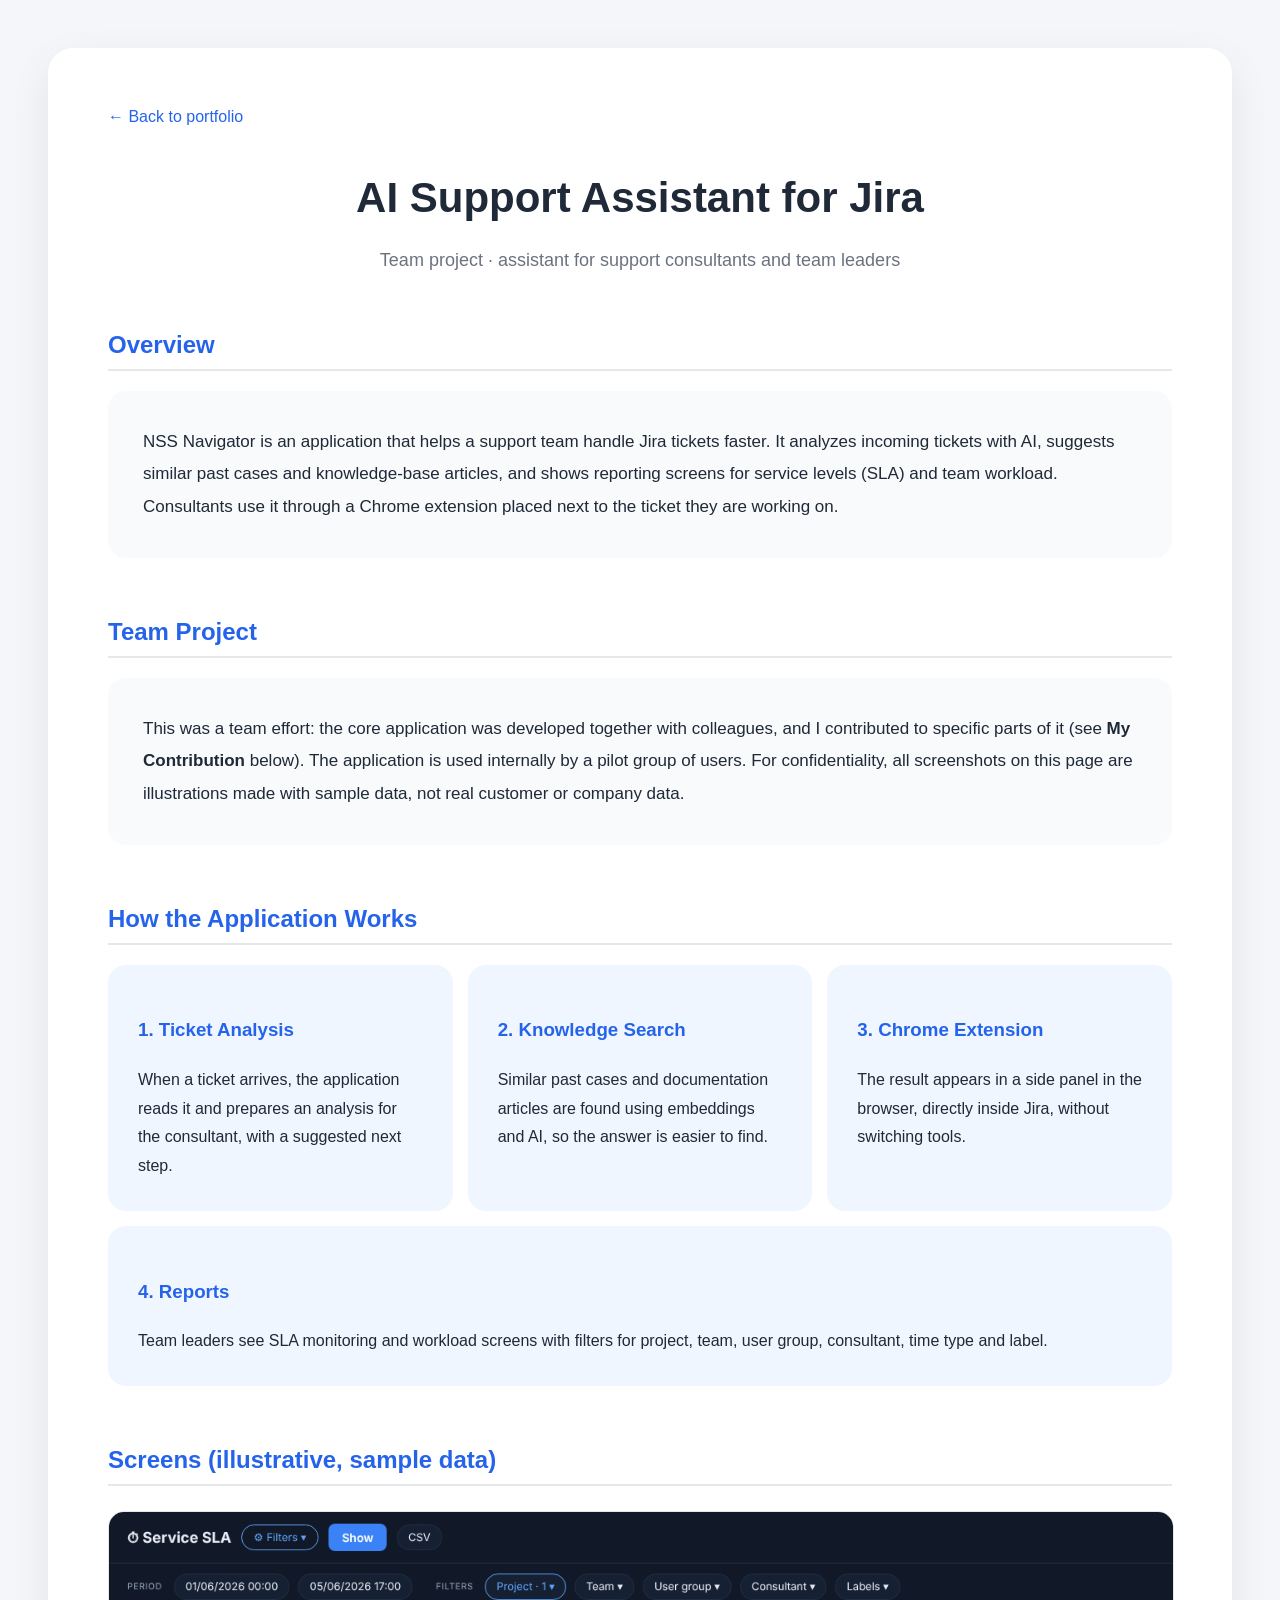
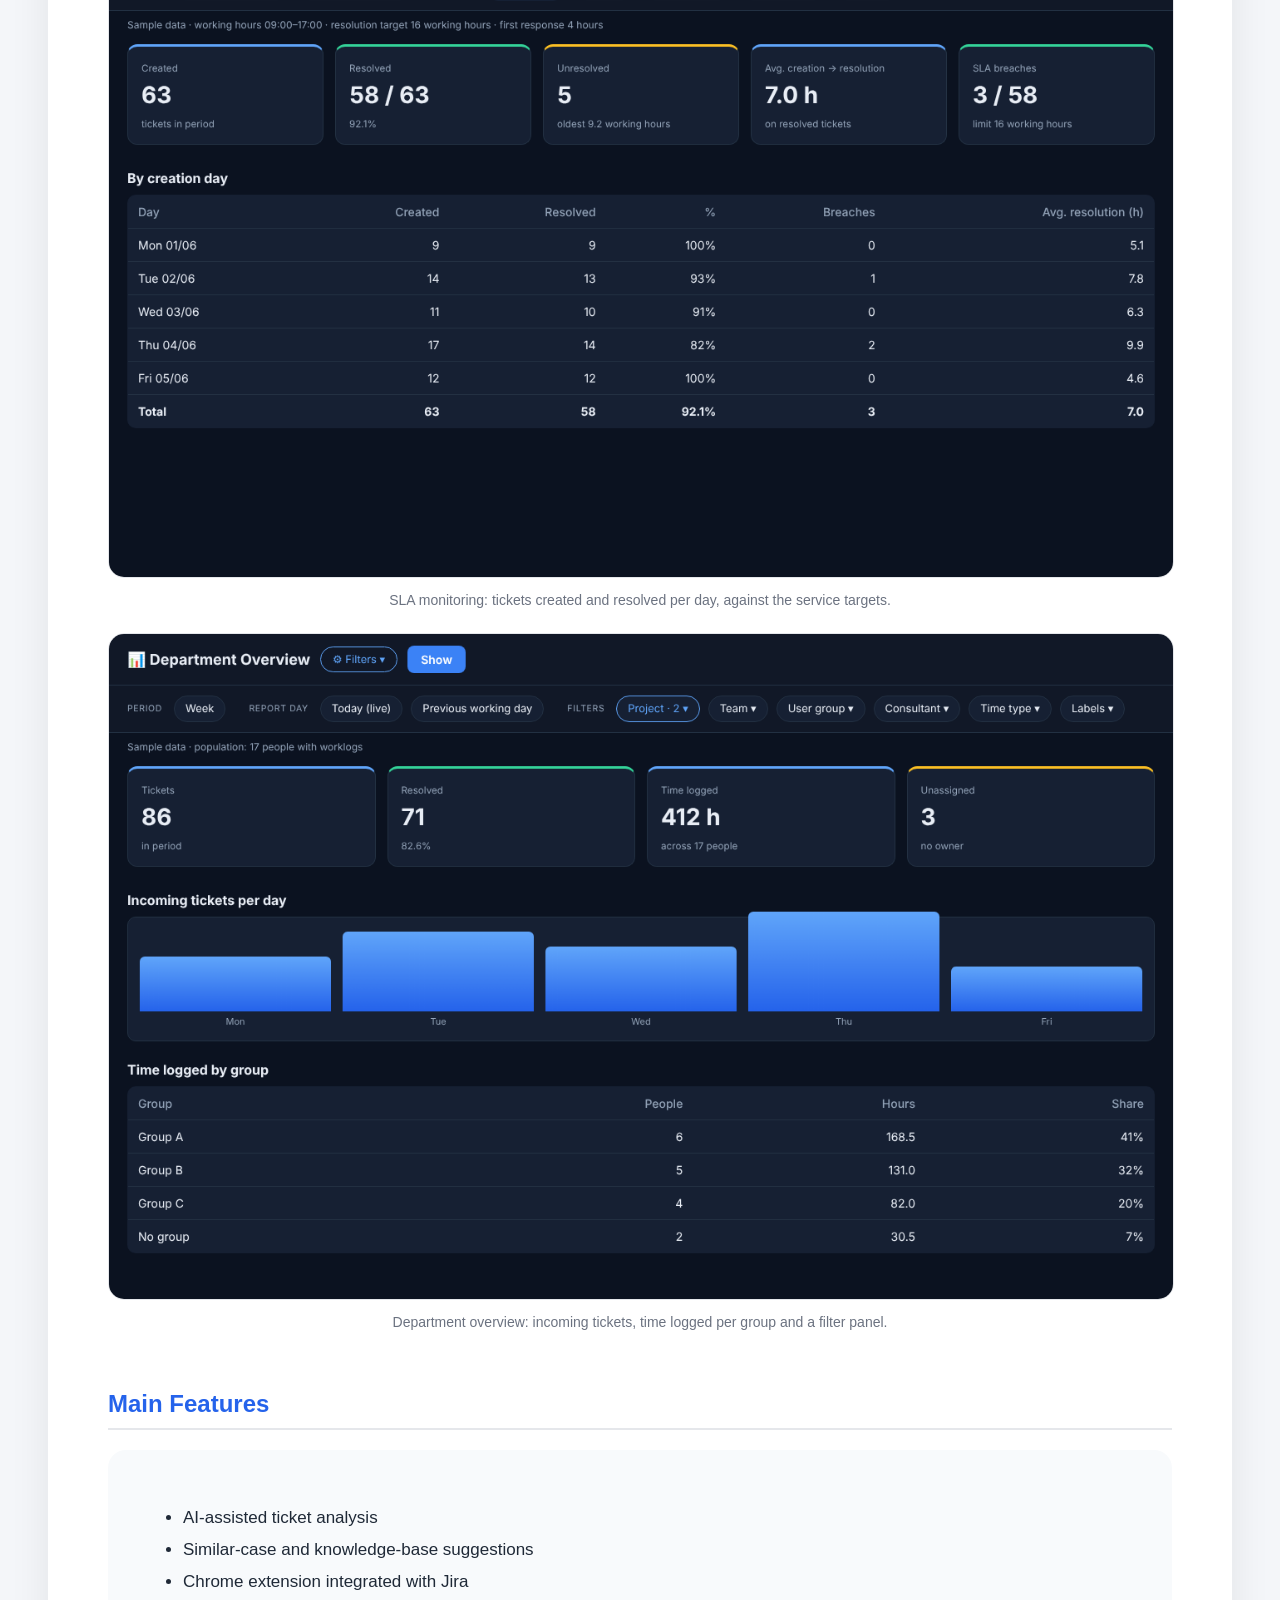
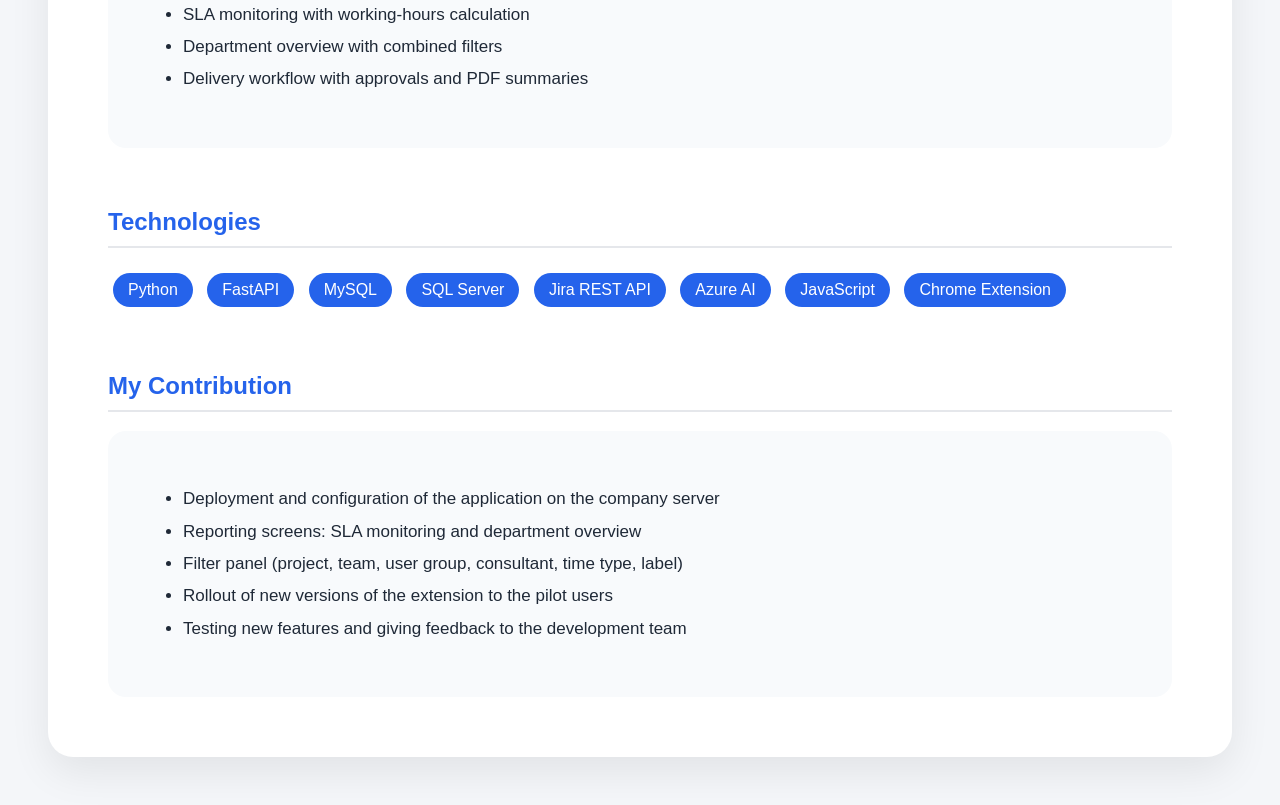
==== navigator.html @ f7602003 "Add files via upload Add NSS Navigator project" ====
<!DOCTYPE html>
<html lang="en">

<head>

<meta charset="UTF-8">
<meta name="viewport" content="width=device-width, initial-scale=1.0">

<title>
AI Support Assistant for Jira (NSS Navigator)
</title>

<style>

body {
    font-family: "Segoe UI", Arial, sans-serif;
    background:#f4f6f9;
    padding:40px;
    color:#1f2937;
}


.container {

    max-width:1200px;
    margin:auto;
    background:white;
    padding:60px;
    border-radius:25px;
    box-shadow:0 15px 40px rgba(0,0,0,0.08);

}


h1 {

text-align:center;
font-size:42px;

}


.subtitle {

text-align:center;
color:#6b7280;
font-size:18px;
margin-bottom:35px;

}


.image-box {

    width:100%;
    min-height:450px;
    border-radius:20px;
    overflow:hidden;
    margin-bottom:60px;

}


/* Sections */

.section {

    margin-top:60px;

}


h2 {

color:#2563eb;
border-bottom:2px solid #e5e7eb;
padding-bottom:10px;

}


.card {

background:#f8fafc;
padding:35px;
border-radius:18px;
line-height:1.9;
font-size:17px;

}

.flow {

display:flex;
gap:15px;
flex-wrap:wrap;

}


.step {

flex:1;
min-width:260px;
background:#eff6ff;
padding:30px;
border-radius:18px;
line-height:1.8;

}


.step h3 {

color:#2563eb;

}


.badge {

display:inline-block;
background:#2563eb;
color:white;
padding:8px 15px;
border-radius:20px;
margin:5px;

}
.image-box img {

    width:100%;
    height:100%;
    object-fit:cover;
    border-radius:20px;

}


.note{font-size:14px;color:#6b7280;margin-top:10px;text-align:center}
.back{display:inline-block;margin-bottom:20px;color:#2563eb;text-decoration:none}
.shot{margin:25px 0}
.shot img{width:100%;border-radius:16px;border:1px solid #e5e7eb}
</style>

</head>


<body>


<div class="container">

<a class="back" href="index.html#projects">&larr; Back to portfolio</a>


<h1>
AI Support Assistant for Jira
</h1>


<p class="subtitle">
Team project &middot; assistant for support consultants and team leaders
</p>



<div class="section">

<h2>
Overview
</h2>

<div class="card">

NSS Navigator is an application that helps a support team handle Jira tickets faster.

It analyzes incoming tickets with AI, suggests similar past cases and knowledge-base
articles, and shows reporting screens for service levels (SLA) and team workload.

Consultants use it through a Chrome extension placed next to the ticket they are working on.

</div>

</div>



<div class="section">

<h2>
Team Project
</h2>

<div class="card">

This was a team effort: the core application was developed together with colleagues,
and I contributed to specific parts of it (see <strong>My Contribution</strong> below).

The application is used internally by a pilot group of users.
For confidentiality, all screenshots on this page are illustrations made with
sample data, not real customer or company data.

</div>

</div>



<div class="section">

<h2>
How the Application Works
</h2>


<div class="flow">


<div class="step">

<h3>
1. Ticket Analysis
</h3>

When a ticket arrives, the application reads it and prepares an analysis
for the consultant, with a suggested next step.

</div>



<div class="step">

<h3>
2. Knowledge Search
</h3>

Similar past cases and documentation articles are found using
embeddings and AI, so the answer is easier to find.

</div>



<div class="step">

<h3>
3. Chrome Extension
</h3>

The result appears in a side panel in the browser,
directly inside Jira, without switching tools.

</div>



<div class="step">

<h3>
4. Reports
</h3>

Team leaders see SLA monitoring and workload screens with filters
for project, team, user group, consultant, time type and label.

</div>


</div>

</div>



<div class="section">

<h2>
Screens (illustrative, sample data)
</h2>


<div class="shot">

<img src="navigator-sla.png" alt="SLA monitoring screen with sample data">

<p class="note">
SLA monitoring: tickets created and resolved per day, against the service targets.
</p>

</div>


<div class="shot">

<img src="navigator-dept.png" alt="Department overview screen with sample data">

<p class="note">
Department overview: incoming tickets, time logged per group and a filter panel.
</p>

</div>

</div>



<div class="section">

<h2>
Main Features
</h2>

<div class="card">

<ul>

<li>AI-assisted ticket analysis</li>

<li>Similar-case and knowledge-base suggestions</li>

<li>Chrome extension integrated with Jira</li>

<li>SLA monitoring with working-hours calculation</li>

<li>Department overview with combined filters</li>

<li>Delivery workflow with approvals and PDF summaries</li>

</ul>

</div>

</div>



<div class="section">

<h2>
Technologies
</h2>

<span class="badge">Python</span>
<span class="badge">FastAPI</span>
<span class="badge">MySQL</span>
<span class="badge">SQL Server</span>
<span class="badge">Jira REST API</span>
<span class="badge">Azure AI</span>
<span class="badge">JavaScript</span>
<span class="badge">Chrome Extension</span>

</div>



<div class="section">

<h2>
My Contribution
</h2>

<div class="card">

<ul>

<li>Deployment and configuration of the application on the company server</li>

<li>Reporting screens: SLA monitoring and department overview</li>

<li>Filter panel (project, team, user group, consultant, time type, label)</li>

<li>Rollout of new versions of the extension to the pilot users</li>

<li>Testing new features and giving feedback to the development team</li>

</ul>

</div>

</div>


</div>


</body>

</html>
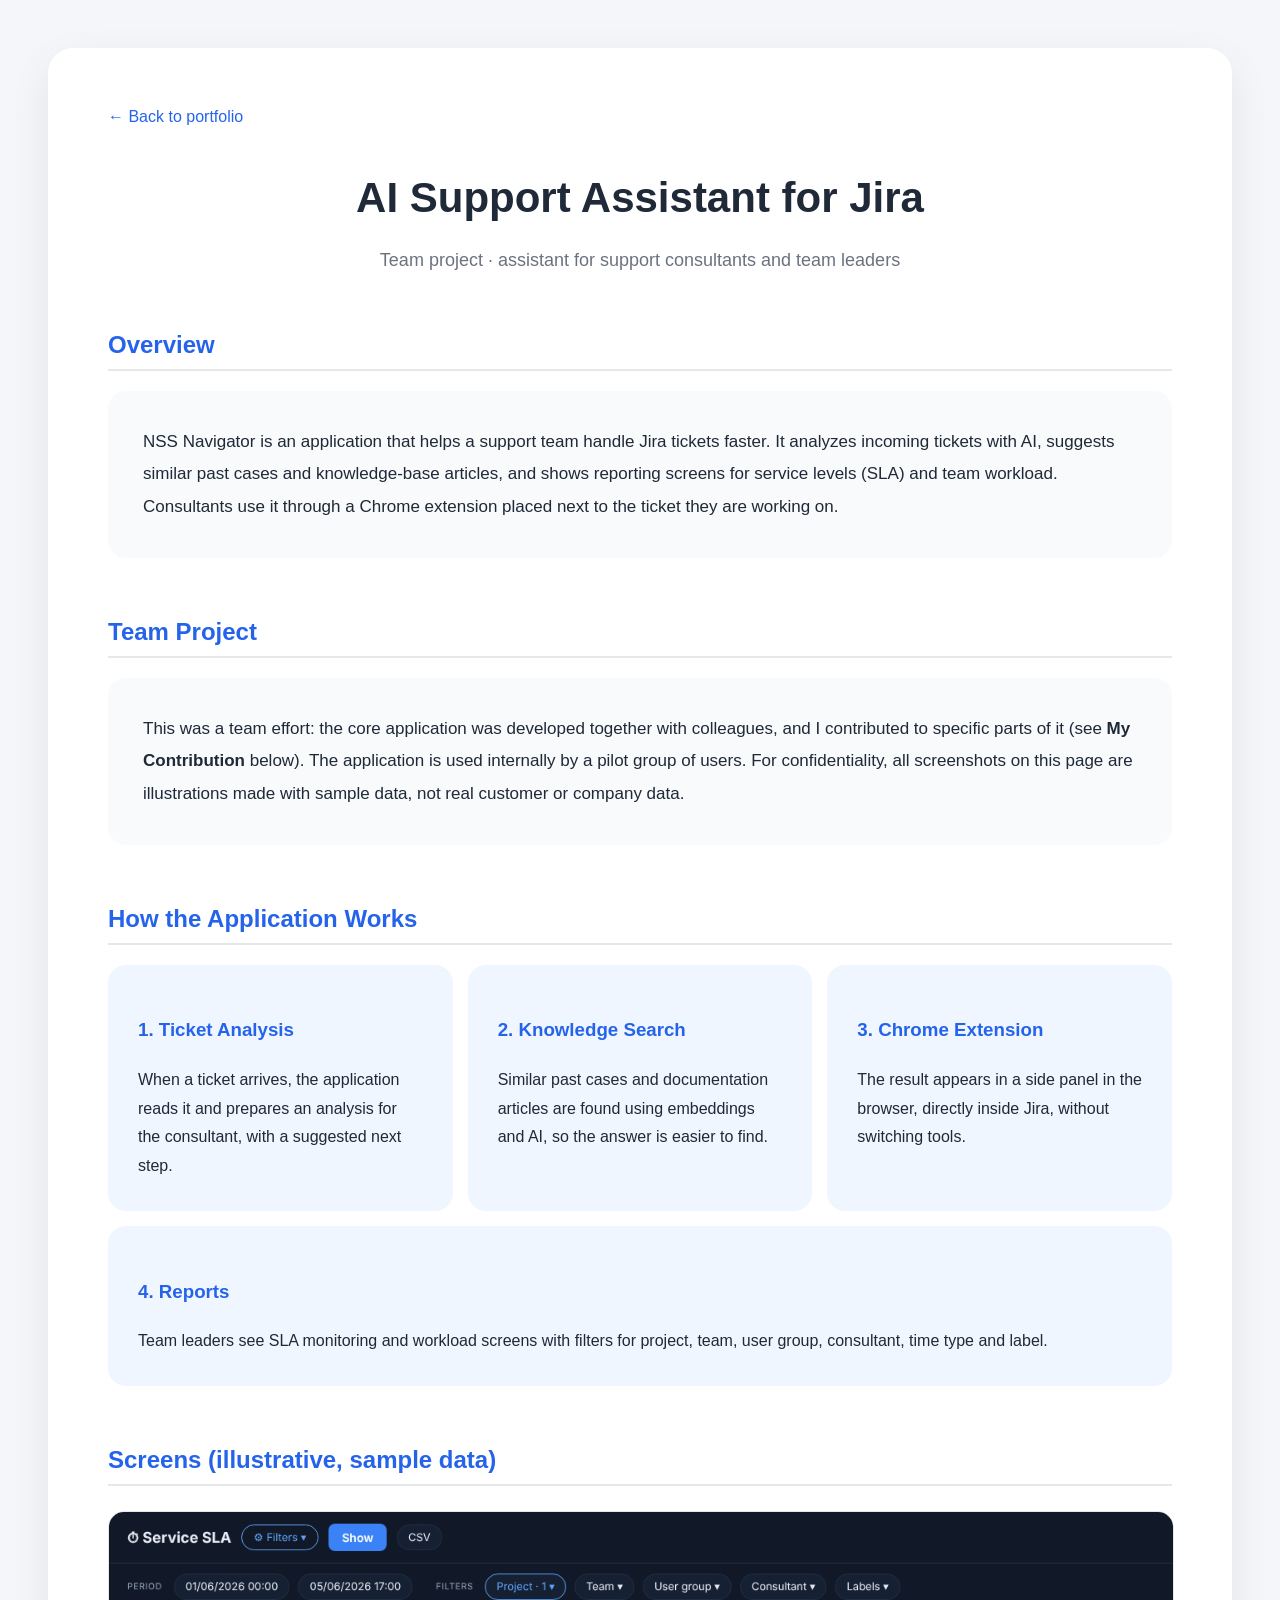
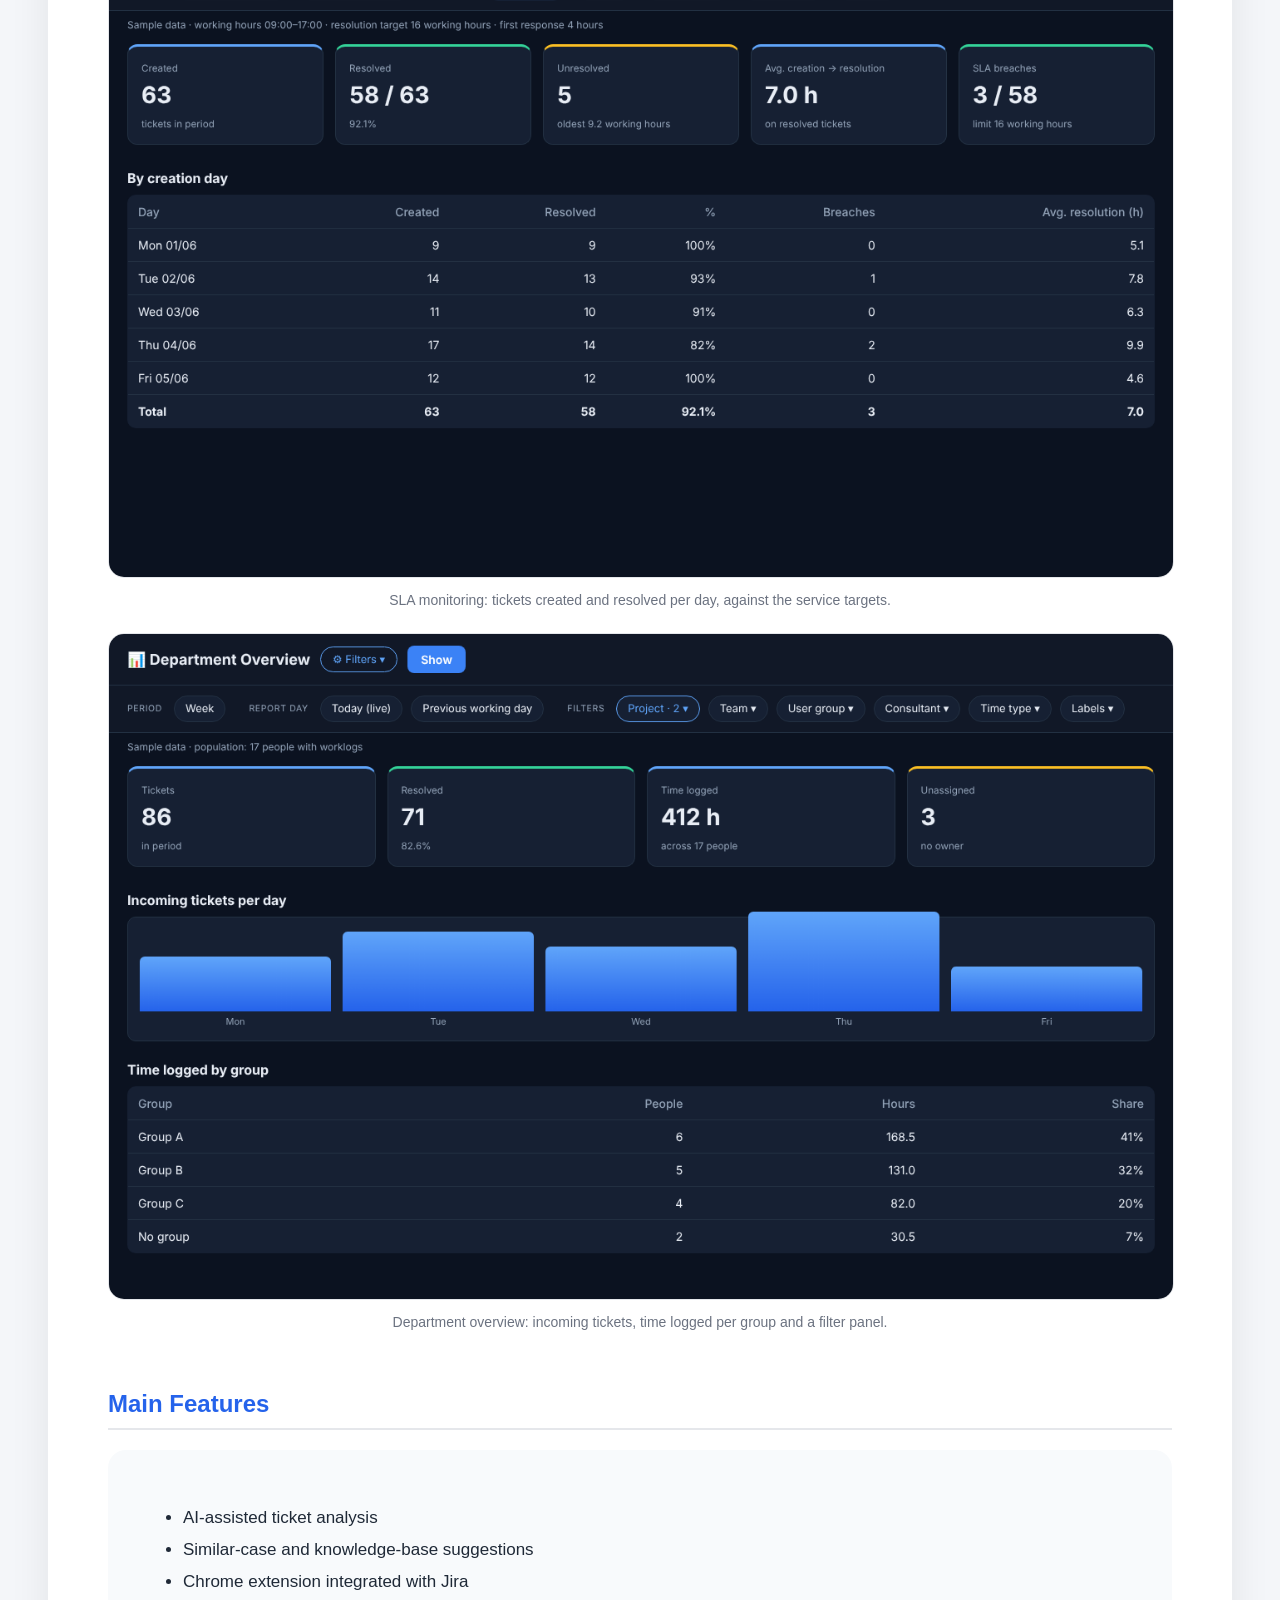
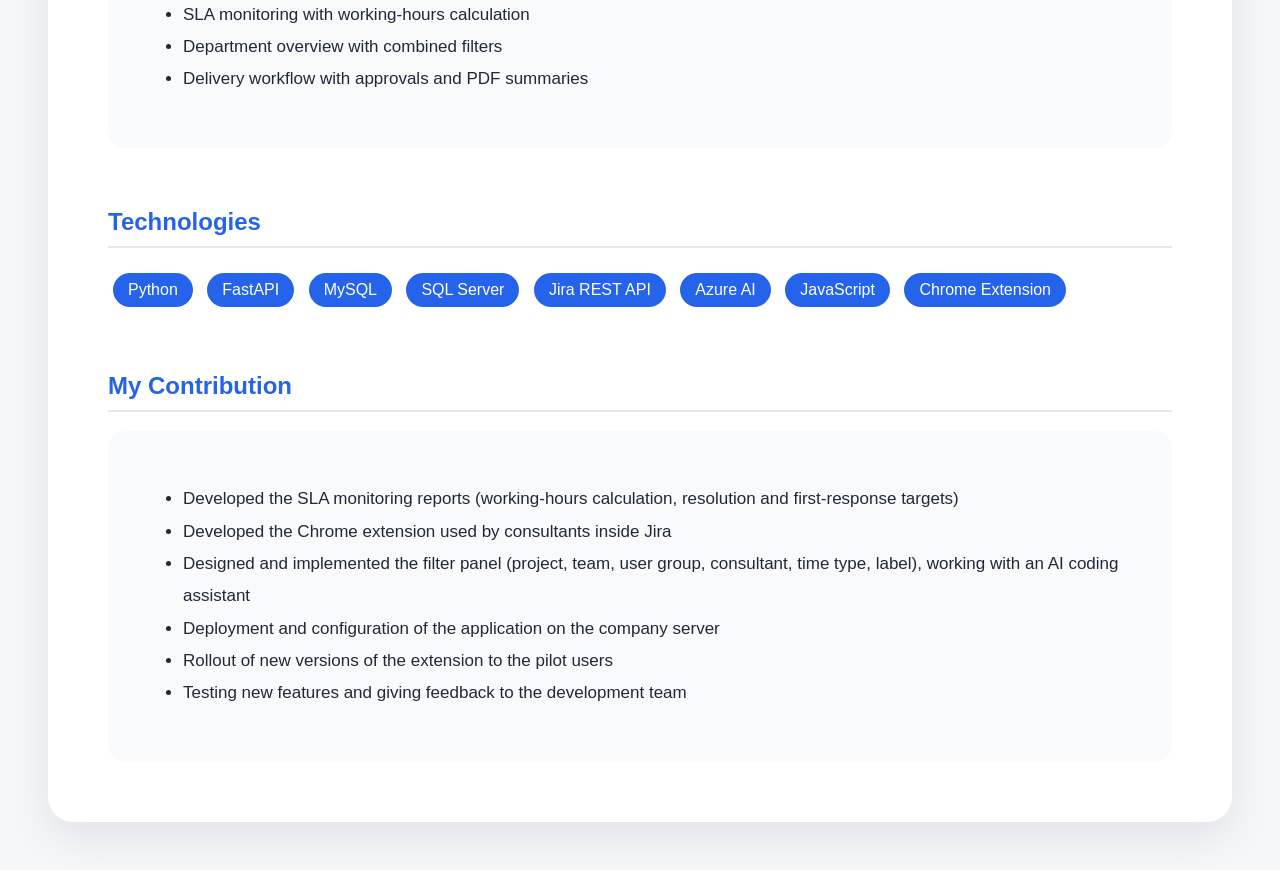
==== commit 67ace9e8: "Add files via upload" ====
--- a/navigator.html
+++ b/navigator.html
@@ -365,12 +365,14 @@
 
 <ul>
 
+<li>Developed the SLA monitoring reports (working-hours calculation, resolution and first-response targets)</li>
+
+<li>Developed the Chrome extension used by consultants inside Jira</li>
+
+<li>Designed and implemented the filter panel (project, team, user group, consultant, time type, label), working with an AI coding assistant</li>
+
 <li>Deployment and configuration of the application on the company server</li>
 
-<li>Reporting screens: SLA monitoring and department overview</li>
-
-<li>Filter panel (project, team, user group, consultant, time type, label)</li>
-
 <li>Rollout of new versions of the extension to the pilot users</li>
 
 <li>Testing new features and giving feedback to the development team</li>
